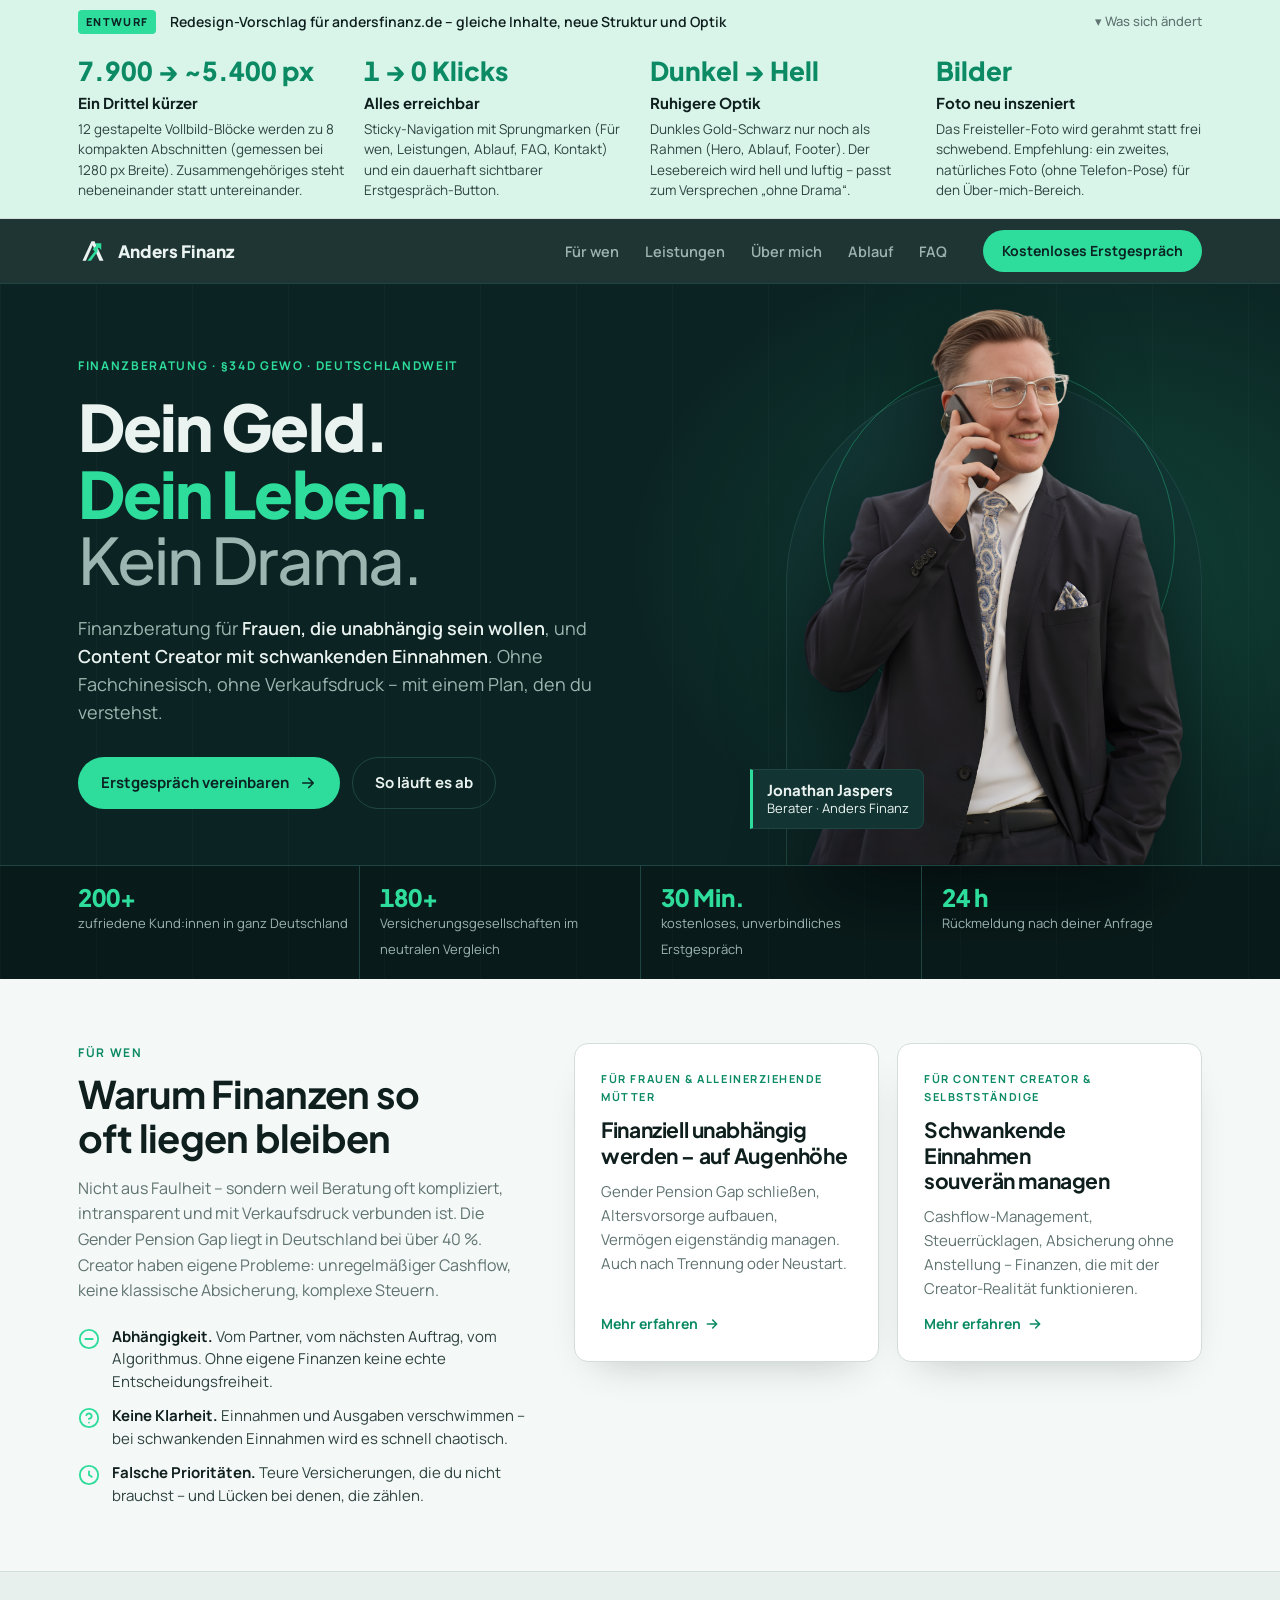
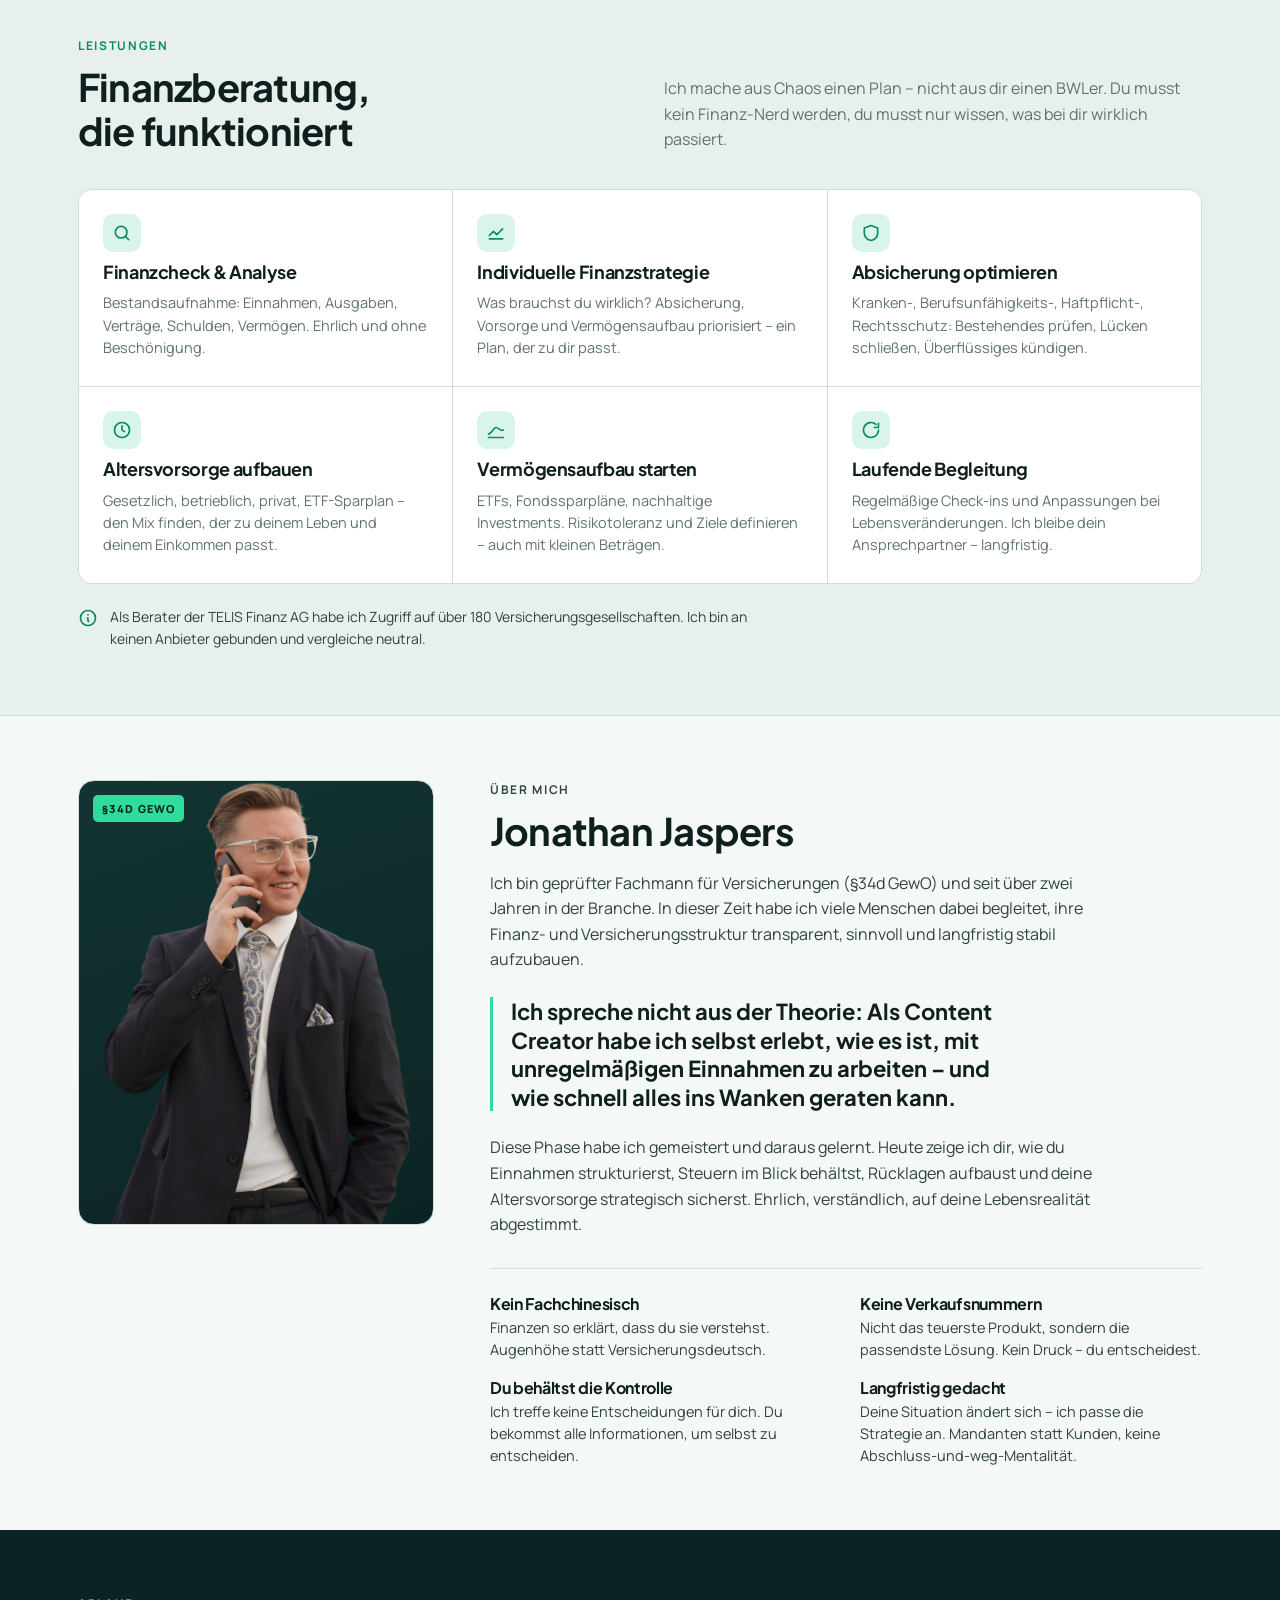
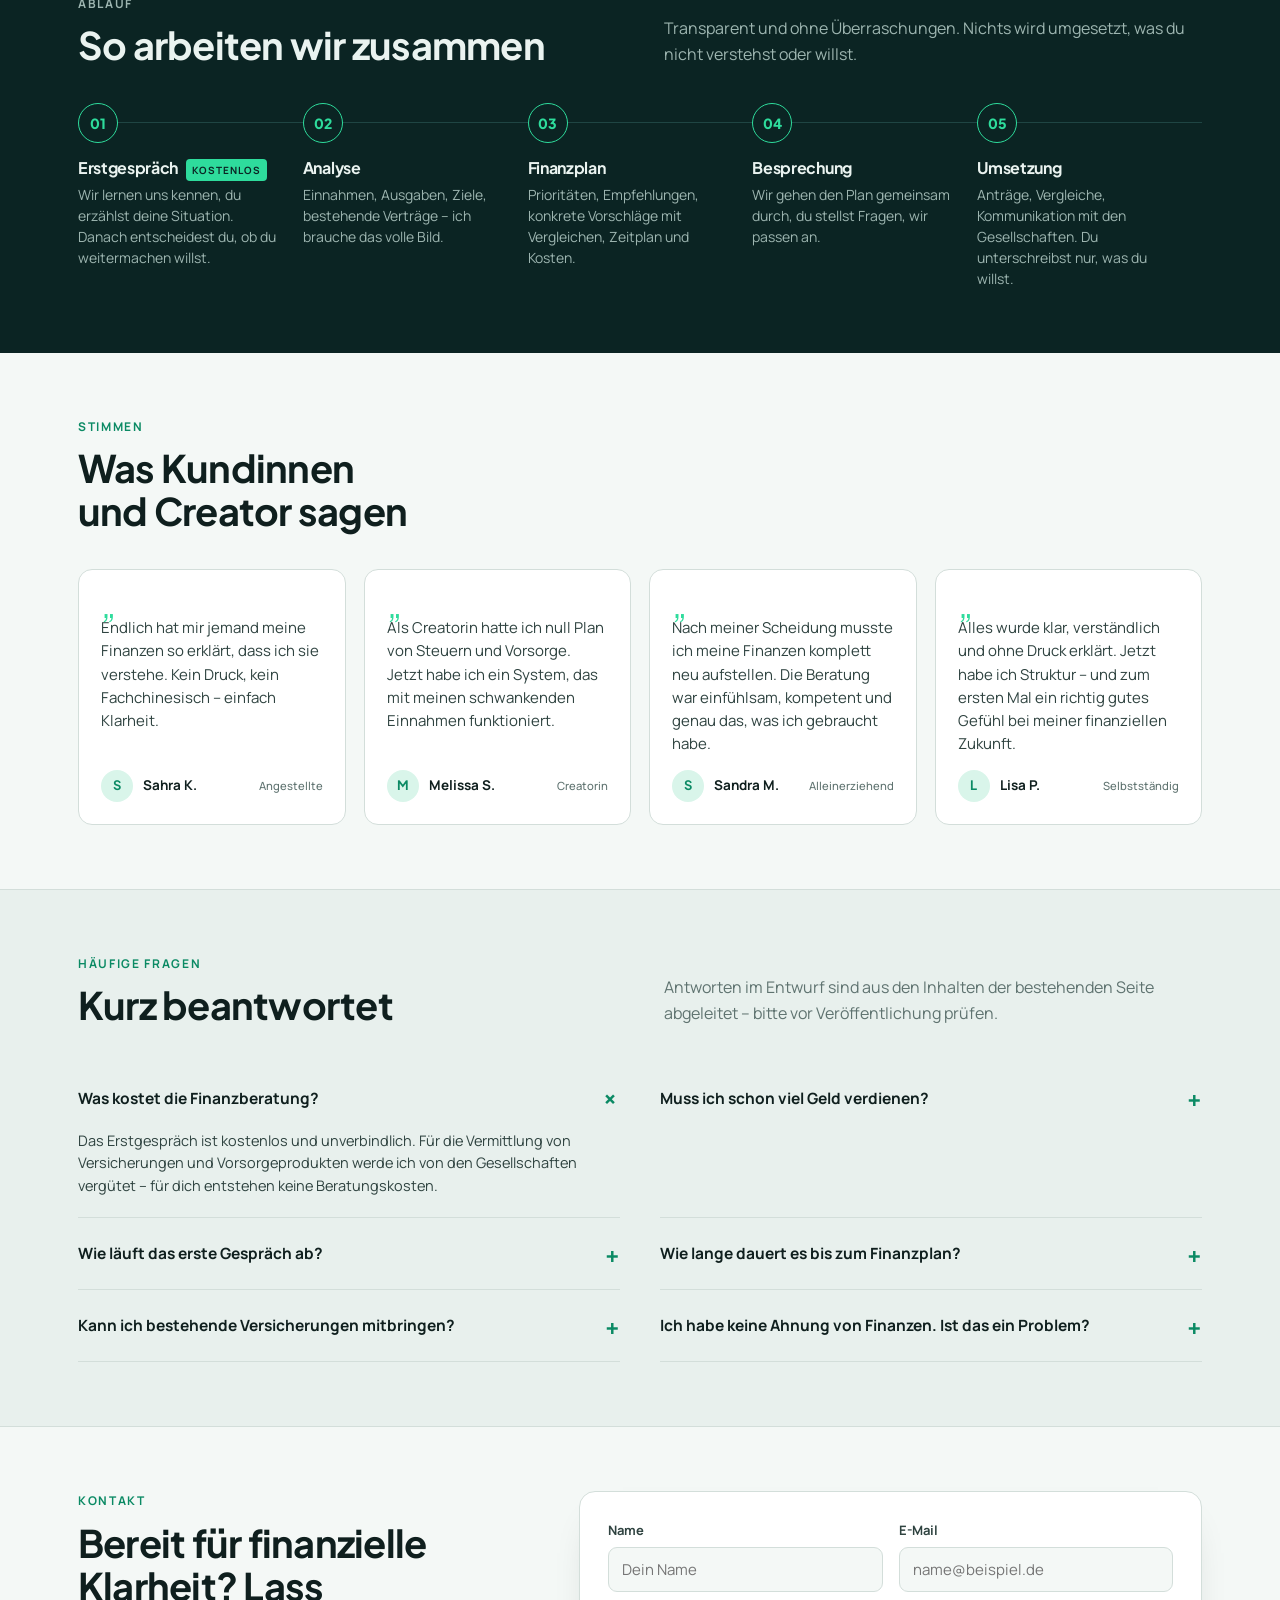
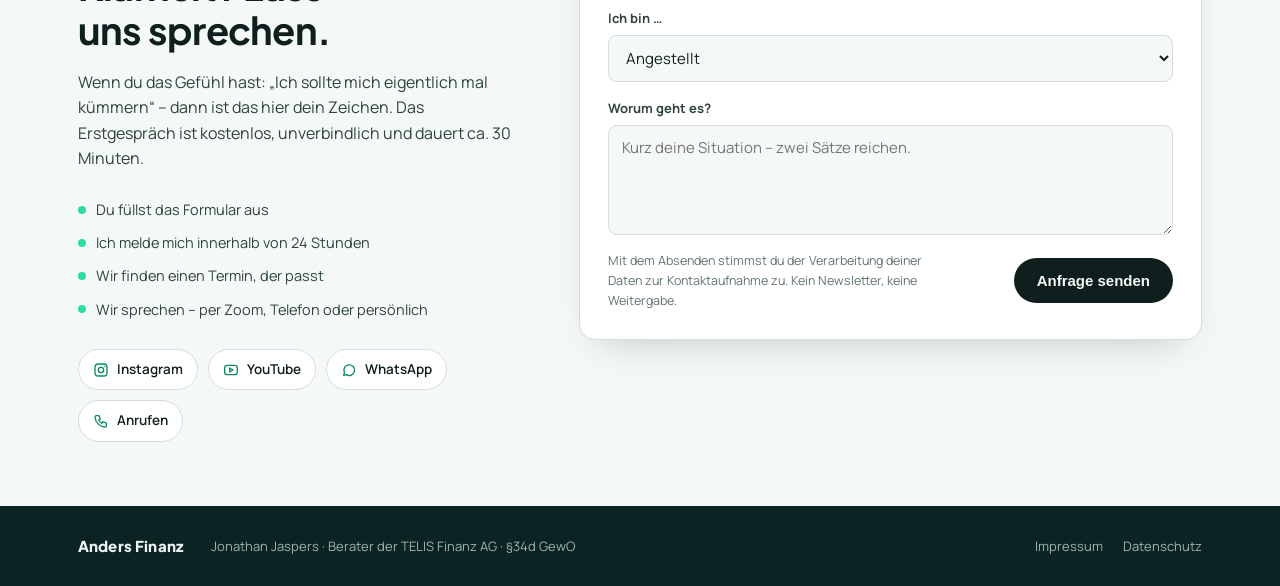
==== entwurf-2/index.html @ 7d837c3c "Entwurf 2: Redesign-Vorschlag (Petrol/Mint, kompaktes Layout) Co-Authored-By: Claude Fable 5.1 <nore" ====
<!doctype html>
<html lang="de">
<head>
<meta name="viewport" content="width=device-width,initial-scale=1">
<meta charset="utf-8">
<title>Anders Finanz Redesign</title>
<link rel="stylesheet" href="https://fonts.googleapis.com/css2?family=Plus+Jakarta+Sans:wght@600;700;800&family=Manrope:wght@400;500;600;700&display=swap">
<style>
:root{
  --paper:#F4F8F6; --panel:#E8F0ED; --line:#D3DEDA; --ink:#0F1F1E; --ink-2:#2F4340; --slate:#5F7370;
  --gold:#2EDC9C; --gold-deep:#0B8A64; --gold-soft:#D9F5EA;
  --card:#FFFFFF;
  /* fixed dark surfaces (hero, ablauf) – identical in both themes */
  --night:#0B2423; --night-2:#123433; --night-line:#1F4543; --night-text:#EAF3F0; --night-muted:#9DB5B0;
  --shadow:0 18px 40px -24px rgba(15,31,30,.3);
  --display:'Plus Jakarta Sans',"Avenir Next","Helvetica Neue",Arial,sans-serif;
  --body:'Manrope',"Segoe UI",Helvetica,Arial,sans-serif;
}
@media (prefers-color-scheme: dark){
  :root:not([data-theme="light"]){
    --paper:#0D1A19; --panel:#12211F; --line:#24403D; --ink:#EAF3F0; --ink-2:#C6D6D2; --slate:#8FA6A1;
    --gold:#2EDC9C; --gold-deep:#5CE8B4; --gold-soft:#123A30; --card:#152927;
    --shadow:0 18px 40px -24px rgba(0,0,0,.7);
  }
}
:root[data-theme="dark"]{
  --paper:#0D1A19; --panel:#12211F; --line:#24403D; --ink:#EAF3F0; --ink-2:#C6D6D2; --slate:#8FA6A1;
  --gold:#2EDC9C; --gold-deep:#5CE8B4; --gold-soft:#123A30; --card:#152927;
  --shadow:0 18px 40px -24px rgba(0,0,0,.7);
}
*{box-sizing:border-box}
html{scroll-behavior:smooth; scroll-padding-top:76px}
@media (prefers-reduced-motion: reduce){html{scroll-behavior:auto} *{animation:none!important;transition:none!important}}
body{margin:0;background:var(--paper);color:var(--ink);font:16px/1.6 var(--body);-webkit-font-smoothing:antialiased}
h1,h2,h3{font-family:var(--display);line-height:1.15;margin:0;text-wrap:balance;letter-spacing:-.02em}
h2{font-size:clamp(28px,3.2vw,38px);font-weight:700}
h3{font-size:18px;font-weight:700}
p{margin:0}
a{color:inherit}
.wrap{max-width:1180px;margin:0 auto;padding:0 28px}
.eyebrow{font-family:var(--body);font-size:12px;font-weight:700;letter-spacing:.14em;text-transform:uppercase;color:var(--gold-deep)}
.muted{color:var(--slate)}
.btn{display:inline-flex;align-items:center;gap:10px;padding:13px 22px;border-radius:999px;font-weight:700;font-size:15px;text-decoration:none;border:1.5px solid transparent;cursor:pointer;transition:transform .15s ease,background .15s ease}
.btn:hover{transform:translateY(-1px)}
.btn:focus-visible,a:focus-visible,button:focus-visible,summary:focus-visible,input:focus-visible,select:focus-visible,textarea:focus-visible{outline:2px solid var(--gold);outline-offset:3px}
.btn-gold{background:var(--gold);color:#0B2423}
.btn-gold:hover{background:#4BE8AD}
.btn-ghost{border-color:var(--night-line);color:var(--night-text)}
.btn-ghost:hover{border-color:var(--gold)}
.btn-ink{background:var(--ink);color:var(--paper)}
.btn .arrow{width:18px;height:18px}
section{padding:64px 0}
.sec-head{display:grid;grid-template-columns:minmax(0,1fr) minmax(0,1fr);gap:24px 48px;align-items:end;margin-bottom:36px}
.sec-head p{max-width:56ch}

/* ---------- Entwurfs-Hinweis ---------- */
.draft{background:var(--gold-soft);border-bottom:1px solid var(--line);font-size:14px}
.draft summary{cursor:pointer;list-style:none;font-weight:600}
.draft summary .wrap{display:flex;gap:14px;align-items:center;padding:10px 28px}
.draft summary::-webkit-details-marker{display:none}
.draft summary .tag{background:var(--gold);color:#0B2423;font-size:11px;font-weight:800;letter-spacing:.12em;text-transform:uppercase;padding:3px 8px;border-radius:4px}
.draft summary .hint{margin-left:auto;color:var(--slate);font-weight:500;font-size:13px}
.draft-body{display:grid;grid-template-columns:repeat(4,1fr);gap:20px;padding:6px 0 18px}
.draft-body b{display:block;font-family:var(--display);font-size:15px;margin-bottom:4px}
.draft-body p{color:var(--ink-2);font-size:13.5px;line-height:1.5}
.draft-body .num{font-family:var(--display);font-weight:800;font-size:26px;color:var(--gold-deep);font-variant-numeric:tabular-nums}

/* ---------- Nav ---------- */
.nav{position:sticky;top:0;z-index:20;background:rgba(11,36,35,.92);backdrop-filter:blur(10px);border-bottom:1px solid var(--night-line);color:var(--night-text)}
.nav .wrap{display:flex;align-items:center;gap:36px;height:64px}
.brand{display:flex;align-items:center;gap:10px;text-decoration:none;font-family:var(--display);font-weight:800;font-size:17px;letter-spacing:.01em}
.brand svg{width:30px;height:30px}
.nav ul{list-style:none;display:flex;gap:26px;margin:0 0 0 auto;padding:0;font-size:14.5px;font-weight:600}
.nav ul a{text-decoration:none;color:var(--night-muted);transition:color .15s}
.nav ul a:hover{color:var(--night-text)}
.nav .btn{padding:9px 18px;font-size:14px}

/* ---------- Hero ---------- */
.hero{background:var(--night);color:var(--night-text);padding:0;position:relative;overflow:hidden}
.hero::before{content:"";position:absolute;inset:0;background:
  radial-gradient(60% 80% at 85% 40%, rgba(46,220,156,.16), transparent 60%),
  repeating-linear-gradient(90deg, rgba(255,255,255,.025) 0 1px, transparent 1px 96px);pointer-events:none}
.hero > .wrap{position:relative;display:grid;grid-template-columns:minmax(0,7fr) minmax(0,5fr);gap:40px;align-items:end;min-height:560px}
.hero-copy{padding:72px 0 56px}
.hero h1{font-size:clamp(42px,5vw,64px);font-weight:800;line-height:1.04;letter-spacing:-.03em;margin:18px 0 22px}
.hero h1 em{font-style:normal;color:var(--gold)}
.hero h1 .quiet{color:var(--night-muted);font-weight:500}
.hero .lead{font-size:18px;line-height:1.55;color:var(--night-muted);max-width:50ch;margin-bottom:30px}
.hero .lead strong{color:var(--night-text);font-weight:600}
.hero .eyebrow{color:var(--gold)}
.cta-row{display:flex;gap:12px;flex-wrap:wrap}
.hero-visual{position:relative;align-self:stretch;min-height:520px}
.hero-visual .frame{position:absolute;right:0;bottom:0;width:92%;height:84%;border-radius:220px 220px 0 0;background:linear-gradient(180deg,var(--night-2),rgba(28,31,38,0));border:1px solid var(--night-line);border-bottom:0}
.hero-visual .ring{position:absolute;right:6%;top:14%;width:78%;aspect-ratio:1;border-radius:50%;border:1px solid rgba(46,220,156,.35)}
.hero-visual img{position:absolute;right:2%;bottom:0;height:98%;width:auto;max-width:none;filter:drop-shadow(0 30px 40px rgba(0,0,0,.5))}
.hero-visual .name{position:absolute;left:0;bottom:36px;background:var(--night-2);border:1px solid var(--night-line);border-left:3px solid var(--gold);padding:10px 14px;border-radius:0 8px 8px 0;font-size:13px;line-height:1.35}
.hero-visual .name b{display:block;font-family:var(--display);font-size:15px}
.trust{border-top:1px solid var(--night-line);background:rgba(0,0,0,.25);position:relative}
.trust .wrap{display:grid;grid-template-columns:repeat(4,1fr)}
.trust .wrap > div{padding:18px 0;border-left:1px solid var(--night-line);padding-left:20px}
.trust .wrap > div:first-child{border-left:0;padding-left:0}
.trust b{display:block;font-family:var(--display);font-size:24px;font-weight:800;color:var(--gold);font-variant-numeric:tabular-nums;line-height:1.1}
.trust span{font-size:13px;color:var(--night-muted)}

/* ---------- Für wen ---------- */
.who .wrap{display:grid;grid-template-columns:minmax(0,5fr) minmax(0,7fr);gap:48px;align-items:start}
.pain{list-style:none;margin:22px 0 0;padding:0;display:grid;gap:12px}
.pain li{display:grid;grid-template-columns:22px 1fr;gap:12px;font-size:15px;line-height:1.5;color:var(--ink-2)}
.pain li b{color:var(--ink);font-weight:700}
.pain svg{width:22px;height:22px;color:var(--gold);margin-top:2px}
.aud{display:grid;grid-template-columns:1fr 1fr;gap:18px}
.aud a{display:flex;flex-direction:column;gap:12px;padding:26px;border-radius:14px;background:var(--card);border:1px solid var(--line);text-decoration:none;box-shadow:var(--shadow);transition:transform .15s,border-color .15s}
.aud a:hover{transform:translateY(-2px);border-color:var(--gold)}
.aud .eyebrow{font-size:11px}
.aud h3{font-size:21px;line-height:1.2}
.aud p{color:var(--slate);font-size:15px;flex:1}
.aud .more{font-weight:700;font-size:14px;color:var(--gold-deep);display:flex;align-items:center;gap:6px}
.aud .more svg{width:16px;height:16px}

/* ---------- Leistungen ---------- */
.services{background:var(--panel);border-top:1px solid var(--line);border-bottom:1px solid var(--line)}
.grid3{display:grid;grid-template-columns:repeat(3,1fr);gap:1px;background:var(--line);border:1px solid var(--line);border-radius:14px;overflow:hidden}
.grid3 article{background:var(--card);padding:24px 24px 26px;display:flex;flex-direction:column;gap:10px}
.grid3 .ico{width:38px;height:38px;border-radius:10px;background:var(--gold-soft);color:var(--gold-deep);display:grid;place-items:center}
.grid3 .ico svg{width:20px;height:20px}
.grid3 p{color:var(--slate);font-size:14.5px;line-height:1.55}
.note{margin-top:22px;display:flex;gap:12px;align-items:flex-start;font-size:14px;color:var(--ink-2);max-width:78ch}
.note svg{width:20px;height:20px;color:var(--gold-deep);flex:none;margin-top:2px}

/* ---------- Über mich ---------- */
.about .wrap{display:grid;grid-template-columns:minmax(0,4fr) minmax(0,8fr);gap:56px;align-items:start}
.about .photo{position:relative;border-radius:16px;background:linear-gradient(160deg,var(--night-2),var(--night));overflow:hidden;aspect-ratio:4/5;border:1px solid var(--line)}
.about .photo img{position:absolute;left:50%;bottom:-2%;transform:translateX(-50%);height:104%;width:auto;max-width:none}
.about .photo .badge{position:absolute;top:14px;left:14px;background:var(--gold);color:#0B2423;font-size:11px;font-weight:800;letter-spacing:.1em;text-transform:uppercase;padding:5px 9px;border-radius:5px}
.about .bio p{color:var(--ink-2);max-width:62ch}
.about .bio p + p{margin-top:12px}
.about .bio .pull{font-family:var(--display);font-size:22px;font-weight:700;line-height:1.3;color:var(--ink);margin:24px 0;padding-left:18px;border-left:3px solid var(--gold);max-width:32ch}
.principles{display:grid;grid-template-columns:1fr 1fr;gap:18px 28px;margin-top:30px;padding-top:26px;border-top:1px solid var(--line)}
.principles h3{font-size:16px;margin-bottom:4px}
.principles p{font-size:14.5px;color:var(--slate);line-height:1.5}

/* ---------- Ablauf ---------- */
.flow{background:var(--night);color:var(--night-text)}
.flow .eyebrow{color:var(--gold)}
.flow .sec-head p{color:var(--night-muted)}
.steps{display:grid;grid-template-columns:repeat(5,1fr);gap:0;position:relative;counter-reset:step}
.steps::before{content:"";position:absolute;left:0;right:0;top:19px;height:1px;background:var(--night-line)}
.steps li{list-style:none;padding:0 22px 0 0;position:relative}
.steps li::before{counter-increment:step;content:counter(step,decimal-leading-zero);display:inline-grid;place-items:center;width:38px;height:38px;border-radius:50%;background:var(--night);border:1px solid var(--gold);color:var(--gold);font-family:var(--display);font-weight:800;font-size:14px;position:relative;margin-bottom:16px}
.steps h3{font-size:16px;margin-bottom:6px;color:var(--night-text)}
.steps p{font-size:14px;color:var(--night-muted);line-height:1.5}
.steps li.free h3::after{content:"kostenlos";margin-left:8px;font:700 10px/1 var(--body);letter-spacing:.1em;text-transform:uppercase;color:#0B2423;background:var(--gold);padding:4px 6px;border-radius:4px;vertical-align:middle}

/* ---------- Stimmen ---------- */
.voices .row{display:grid;grid-template-columns:repeat(4,1fr);gap:18px}
.voices figure{margin:0;padding:22px;border-radius:14px;background:var(--card);border:1px solid var(--line);display:flex;flex-direction:column;gap:14px}
.voices blockquote{margin:0;font-size:15px;line-height:1.55;color:var(--ink-2);flex:1}
.voices blockquote::before{content:"„";font-family:var(--display);font-size:36px;line-height:1;height:24px;color:var(--gold);display:block;margin:-6px 0 6px}
.voices figcaption{display:flex;align-items:center;gap:10px;font-size:13.5px;font-weight:700}
.voices figcaption span{width:32px;height:32px;border-radius:50%;background:var(--gold-soft);color:var(--gold-deep);display:grid;place-items:center;font-family:var(--display);font-size:13px}
.voices figcaption small{font-weight:500;color:var(--slate);margin-left:auto}

/* ---------- FAQ ---------- */
.faq{background:var(--panel);border-top:1px solid var(--line);border-bottom:1px solid var(--line)}
.faq-grid{display:grid;grid-template-columns:1fr 1fr;gap:0 40px}
.faq details{border-bottom:1px solid var(--line);padding:4px 0}
.faq summary{cursor:pointer;list-style:none;display:flex;justify-content:space-between;align-items:center;gap:16px;padding:14px 0;font-weight:700;font-size:15.5px}
.faq summary::-webkit-details-marker{display:none}
.faq summary::after{content:"+";font-family:var(--display);font-size:22px;color:var(--gold-deep);flex:none;transition:transform .2s}
.faq details[open] summary::after{transform:rotate(45deg)}
.faq details p{padding:0 0 16px;color:var(--ink-2);font-size:14.5px;line-height:1.55;max-width:60ch}

/* ---------- Kontakt ---------- */
.contact .wrap{display:grid;grid-template-columns:minmax(0,5fr) minmax(0,7fr);gap:56px;align-items:start}
.contact .lead{color:var(--ink-2);margin:18px 0 26px;max-width:48ch}
.steps-inline{list-style:none;margin:0;padding:0;display:grid;gap:10px;font-size:14.5px}
.steps-inline li{display:flex;gap:10px;align-items:center;color:var(--ink-2)}
.steps-inline li::before{content:"";width:8px;height:8px;border-radius:50%;background:var(--gold);flex:none}
.channels{display:flex;gap:10px;margin-top:28px;flex-wrap:wrap}
.channels a{display:inline-flex;align-items:center;gap:8px;padding:9px 14px;border-radius:999px;border:1px solid var(--line);background:var(--card);font-size:13.5px;font-weight:600;text-decoration:none;transition:border-color .15s}
.channels a:hover{border-color:var(--gold)}
.channels svg{width:16px;height:16px;color:var(--gold-deep)}
form{background:var(--card);border:1px solid var(--line);border-radius:16px;padding:28px;box-shadow:var(--shadow);display:grid;grid-template-columns:1fr 1fr;gap:16px}
form label{display:grid;gap:6px;font-size:13px;font-weight:700;color:var(--ink-2)}
form .full{grid-column:1/-1}
form input,form select,form textarea{font:15px var(--body);padding:11px 13px;border:1px solid var(--line);border-radius:9px;background:var(--paper);color:var(--ink);width:100%}
form textarea{min-height:110px;resize:vertical}
form .foot{grid-column:1/-1;display:flex;align-items:center;justify-content:space-between;gap:16px;flex-wrap:wrap}
form small{color:var(--slate);font-size:12.5px;max-width:40ch}

/* ---------- Footer ---------- */
footer{background:var(--night);color:var(--night-muted);font-size:13px;padding:28px 0}
footer .wrap{display:flex;gap:28px;align-items:center;flex-wrap:wrap}
footer .brand{color:var(--night-text);font-size:15px}
footer nav{margin-left:auto;display:flex;gap:20px}
footer a{text-decoration:none;color:var(--night-muted)}
footer a:hover{color:var(--night-text)}

/* ---------- Responsive ---------- */
@media (max-width:980px){
  .draft-body{grid-template-columns:1fr 1fr}
  .nav ul{display:none}
  .hero > .wrap{grid-template-columns:1fr;min-height:0}
  .hero-copy{padding:56px 0 20px}
  .hero-visual{min-height:420px}
  .hero-visual .frame{width:100%}
  .trust .wrap{grid-template-columns:1fr 1fr}
  .trust .wrap > div:nth-child(3){border-left:0;padding-left:0}
  .who .wrap,.about .wrap,.contact .wrap{grid-template-columns:1fr}
  .sec-head{grid-template-columns:1fr}
  .grid3{grid-template-columns:1fr 1fr}
  .steps{grid-template-columns:1fr;gap:22px}
  .steps::before{display:none}
  .voices .row{grid-template-columns:1fr 1fr}
  .faq-grid{grid-template-columns:1fr}
}
@media (max-width:600px){
  .wrap{padding:0 18px}
  section{padding:52px 0}
  .draft-body,.aud,.grid3,.principles,.voices .row,form{grid-template-columns:1fr}
  .trust .wrap{grid-template-columns:1fr 1fr}
  .hero h1{font-size:44px}
}
</style>
</head>
<body>

<!-- ===== Hinweis: Entwurf ===== -->
<details class="draft" open>
  <summary><div class="wrap"><span class="tag">Entwurf</span> Redesign-Vorschlag für andersfinanz.de – gleiche Inhalte, neue Struktur und Optik <span class="hint">▾ Was sich ändert</span></div></summary>
  <div class="wrap">
    <div class="draft-body">
      <div><span class="num">7.900 → ~5.400 px</span><b>Ein Drittel kürzer</b><p>12 gestapelte Vollbild-Blöcke werden zu 8 kompakten Abschnitten (gemessen bei 1280 px Breite). Zusammengehöriges steht nebeneinander statt untereinander.</p></div>
      <div><span class="num">1 → 0 Klicks</span><b>Alles erreichbar</b><p>Sticky-Navigation mit Sprungmarken (Für wen, Leistungen, Ablauf, FAQ, Kontakt) und ein dauerhaft sichtbarer Erstgespräch-Button.</p></div>
      <div><span class="num">Dunkel → Hell</span><b>Ruhigere Optik</b><p>Dunkles Gold-Schwarz nur noch als Rahmen (Hero, Ablauf, Footer). Der Lesebereich wird hell und luftig – passt zum Versprechen „ohne Drama“.</p></div>
      <div><span class="num">Bilder</span><b>Foto neu inszeniert</b><p>Das Freisteller-Foto wird gerahmt statt frei schwebend. Empfehlung: ein zweites, natürliches Foto (ohne Telefon-Pose) für den Über-mich-Bereich.</p></div>
    </div>
  </div>
</details>

<!-- ===== Navigation ===== -->
<header class="nav">
  <div class="wrap">
    <a class="brand" href="#top" aria-label="Anders Finanz – Start">
      <svg viewBox="0 0 40 40" fill="none" aria-hidden="true"><path d="M6 33 18 7h4L34 33h-5.4l-9-20.6L10.5 33z" fill="#EAF3F0"/><path d="M12.5 33 26 15.5V21l-8.7 12z" fill="#2EDC9C"/><path d="M22 9.5h9v9l-3.2-3.2-5.4 5.4-2.9-2.9 5.4-5.4z" fill="#2EDC9C"/></svg>
      Anders Finanz
    </a>
    <ul>
      <li><a href="#fuerwen">Für wen</a></li>
      <li><a href="#leistungen">Leistungen</a></li>
      <li><a href="#ueber">Über mich</a></li>
      <li><a href="#ablauf">Ablauf</a></li>
      <li><a href="#faq">FAQ</a></li>
    </ul>
    <a class="btn btn-gold" href="#kontakt">Kostenloses Erstgespräch</a>
  </div>
</header>

<!-- ===== Hero ===== -->
<section class="hero" id="top">
  <div class="wrap">
    <div class="hero-copy">
      <p class="eyebrow">Finanzberatung · §34d GewO · deutschlandweit</p>
      <h1>Dein Geld.<br><em>Dein Leben.</em><br><span class="quiet">Kein Drama.</span></h1>
      <p class="lead">Finanzberatung für <strong>Frauen, die unabhängig sein wollen</strong>, und <strong>Content Creator mit schwankenden Einnahmen</strong>. Ohne Fachchinesisch, ohne Verkaufsdruck – mit einem Plan, den du verstehst.</p>
      <div class="cta-row">
        <a class="btn btn-gold" href="#kontakt">Erstgespräch vereinbaren <svg class="arrow" viewBox="0 0 24 24" fill="none" stroke="currentColor" stroke-width="2.2" stroke-linecap="round" stroke-linejoin="round"><path d="M5 12h14M13 6l6 6-6 6"/></svg></a>
        <a class="btn btn-ghost" href="#ablauf">So läuft es ab</a>
      </div>
    </div>
    <div class="hero-visual">
      <div class="frame"></div>
      <div class="ring"></div>
      <img src="[data-uri]" alt="Jonathan Jaspers, Finanzberater">
      <div class="name"><b>Jonathan Jaspers</b>Berater · Anders Finanz</div>
    </div>
  </div>
  <div class="trust">
    <div class="wrap">
      <div><b>200+</b><span>zufriedene Kund:innen in ganz Deutschland</span></div>
      <div><b>180+</b><span>Versicherungsgesellschaften im neutralen Vergleich</span></div>
      <div><b>30 Min.</b><span>kostenloses, unverbindliches Erstgespräch</span></div>
      <div><b>24 h</b><span>Rückmeldung nach deiner Anfrage</span></div>
    </div>
  </div>
</section>

<!-- ===== Für wen ===== -->
<section class="who" id="fuerwen">
  <div class="wrap">
    <div>
      <p class="eyebrow">Für wen</p>
      <h2 style="margin-top:10px">Warum Finanzen so oft liegen bleiben</h2>
      <p class="muted" style="margin-top:16px">Nicht aus Faulheit – sondern weil Beratung oft kompliziert, intransparent und mit Verkaufsdruck verbunden ist. Die Gender Pension Gap liegt in Deutschland bei über 40 %. Creator haben eigene Probleme: unregelmäßiger Cashflow, keine klassische Absicherung, komplexe Steuern.</p>
      <ul class="pain">
        <li><svg viewBox="0 0 24 24" fill="none" stroke="currentColor" stroke-width="2" stroke-linecap="round" stroke-linejoin="round"><path d="M12 22a10 10 0 1 0 0-20 10 10 0 0 0 0 20z"/><path d="M8 12h8"/></svg><span><b>Abhängigkeit.</b> Vom Partner, vom nächsten Auftrag, vom Algorithmus. Ohne eigene Finanzen keine echte Entscheidungsfreiheit.</span></li>
        <li><svg viewBox="0 0 24 24" fill="none" stroke="currentColor" stroke-width="2" stroke-linecap="round" stroke-linejoin="round"><path d="M12 22a10 10 0 1 0 0-20 10 10 0 0 0 0 20z"/><path d="M9.1 9a3 3 0 0 1 5.8 1c0 2-3 3-3 3M12 17h.01"/></svg><span><b>Keine Klarheit.</b> Einnahmen und Ausgaben verschwimmen – bei schwankenden Einnahmen wird es schnell chaotisch.</span></li>
        <li><svg viewBox="0 0 24 24" fill="none" stroke="currentColor" stroke-width="2" stroke-linecap="round" stroke-linejoin="round"><path d="M12 22a10 10 0 1 0 0-20 10 10 0 0 0 0 20z"/><path d="M12 8v4l3 2"/></svg><span><b>Falsche Prioritäten.</b> Teure Versicherungen, die du nicht brauchst – und Lücken bei denen, die zählen.</span></li>
      </ul>
    </div>
    <div class="aud">
      <a href="#kontakt">
        <span class="eyebrow">Für Frauen &amp; alleinerziehende Mütter</span>
        <h3>Finanziell unabhängig werden – auf Augenhöhe</h3>
        <p>Gender Pension Gap schließen, Altersvorsorge aufbauen, Vermögen eigenständig managen. Auch nach Trennung oder Neustart.</p>
        <span class="more">Mehr erfahren <svg viewBox="0 0 24 24" fill="none" stroke="currentColor" stroke-width="2.4" stroke-linecap="round" stroke-linejoin="round"><path d="M5 12h14M13 6l6 6-6 6"/></svg></span>
      </a>
      <a href="#kontakt">
        <span class="eyebrow">Für Content Creator &amp; Selbstständige</span>
        <h3>Schwankende Einnahmen souverän managen</h3>
        <p>Cashflow-Management, Steuerrücklagen, Absicherung ohne Anstellung – Finanzen, die mit der Creator-Realität funktionieren.</p>
        <span class="more">Mehr erfahren <svg viewBox="0 0 24 24" fill="none" stroke="currentColor" stroke-width="2.4" stroke-linecap="round" stroke-linejoin="round"><path d="M5 12h14M13 6l6 6-6 6"/></svg></span>
      </a>
    </div>
  </div>
</section>

<!-- ===== Leistungen ===== -->
<section class="services" id="leistungen">
  <div class="wrap">
    <div class="sec-head">
      <div><p class="eyebrow">Leistungen</p><h2 style="margin-top:10px">Finanzberatung, die funktioniert</h2></div>
      <p class="muted">Ich mache aus Chaos einen Plan – nicht aus dir einen BWLer. Du musst kein Finanz-Nerd werden, du musst nur wissen, was bei dir wirklich passiert.</p>
    </div>
    <div class="grid3">
      <article><div class="ico"><svg viewBox="0 0 24 24" fill="none" stroke="currentColor" stroke-width="2" stroke-linecap="round" stroke-linejoin="round"><circle cx="11" cy="11" r="7"/><path d="m20 20-3.5-3.5"/></svg></div><h3>Finanzcheck &amp; Analyse</h3><p>Bestandsaufnahme: Einnahmen, Ausgaben, Verträge, Schulden, Vermögen. Ehrlich und ohne Beschönigung.</p></article>
      <article><div class="ico"><svg viewBox="0 0 24 24" fill="none" stroke="currentColor" stroke-width="2" stroke-linecap="round" stroke-linejoin="round"><path d="M4 19h16M4 15l5-5 4 4 7-7"/></svg></div><h3>Individuelle Finanzstrategie</h3><p>Was brauchst du wirklich? Absicherung, Vorsorge und Vermögensaufbau priorisiert – ein Plan, der zu dir passt.</p></article>
      <article><div class="ico"><svg viewBox="0 0 24 24" fill="none" stroke="currentColor" stroke-width="2" stroke-linecap="round" stroke-linejoin="round"><path d="M12 3 4 6v6c0 5 3.5 8 8 9 4.5-1 8-4 8-9V6z"/></svg></div><h3>Absicherung optimieren</h3><p>Kranken-, Berufsunfähigkeits-, Haftpflicht-, Rechtsschutz: Bestehendes prüfen, Lücken schließen, Überflüssiges kündigen.</p></article>
      <article><div class="ico"><svg viewBox="0 0 24 24" fill="none" stroke="currentColor" stroke-width="2" stroke-linecap="round" stroke-linejoin="round"><circle cx="12" cy="12" r="9"/><path d="M12 7v5l3 2"/></svg></div><h3>Altersvorsorge aufbauen</h3><p>Gesetzlich, betrieblich, privat, ETF-Sparplan – den Mix finden, der zu deinem Leben und deinem Einkommen passt.</p></article>
      <article><div class="ico"><svg viewBox="0 0 24 24" fill="none" stroke="currentColor" stroke-width="2" stroke-linecap="round" stroke-linejoin="round"><path d="M3 17c4-1 6-8 9-8s5 5 9 3"/><path d="M3 21h18"/></svg></div><h3>Vermögensaufbau starten</h3><p>ETFs, Fondssparpläne, nachhaltige Investments. Risikotoleranz und Ziele definieren – auch mit kleinen Beträgen.</p></article>
      <article><div class="ico"><svg viewBox="0 0 24 24" fill="none" stroke="currentColor" stroke-width="2" stroke-linecap="round" stroke-linejoin="round"><path d="M21 12a9 9 0 1 1-3-6.7"/><path d="M21 4v5h-5"/></svg></div><h3>Laufende Begleitung</h3><p>Regelmäßige Check-ins und Anpassungen bei Lebensveränderungen. Ich bleibe dein Ansprechpartner – langfristig.</p></article>
    </div>
    <p class="note"><svg viewBox="0 0 24 24" fill="none" stroke="currentColor" stroke-width="2" stroke-linecap="round" stroke-linejoin="round"><circle cx="12" cy="12" r="9"/><path d="M12 8h.01M11 12h1v4h1"/></svg>Als Berater der TELIS Finanz AG habe ich Zugriff auf über 180 Versicherungsgesellschaften. Ich bin an keinen Anbieter gebunden und vergleiche neutral.</p>
  </div>
</section>

<!-- ===== Über mich ===== -->
<section class="about" id="ueber">
  <div class="wrap">
    <div class="photo">
      <span class="badge">§34d GewO</span>
      <img src="[data-uri]" alt="Jonathan Jaspers">
    </div>
    <div class="bio">
      <p class="eyebrow">Über mich</p>
      <h2 style="margin:10px 0 18px">Jonathan Jaspers</h2>
      <p>Ich bin geprüfter Fachmann für Versicherungen (§34d GewO) und seit über zwei Jahren in der Branche. In dieser Zeit habe ich viele Menschen dabei begleitet, ihre Finanz- und Versicherungsstruktur transparent, sinnvoll und langfristig stabil aufzubauen.</p>
      <p class="pull">Ich spreche nicht aus der Theorie: Als Content Creator habe ich selbst erlebt, wie es ist, mit unregelmäßigen Einnahmen zu arbeiten – und wie schnell alles ins Wanken geraten kann.</p>
      <p>Diese Phase habe ich gemeistert und daraus gelernt. Heute zeige ich dir, wie du Einnahmen strukturierst, Steuern im Blick behältst, Rücklagen aufbaust und deine Altersvorsorge strategisch sicherst. Ehrlich, verständlich, auf deine Lebensrealität abgestimmt.</p>
      <div class="principles">
        <div><h3>Kein Fachchinesisch</h3><p>Finanzen so erklärt, dass du sie verstehst. Augenhöhe statt Versicherungsdeutsch.</p></div>
        <div><h3>Keine Verkaufsnummern</h3><p>Nicht das teuerste Produkt, sondern die passendste Lösung. Kein Druck – du entscheidest.</p></div>
        <div><h3>Du behältst die Kontrolle</h3><p>Ich treffe keine Entscheidungen für dich. Du bekommst alle Informationen, um selbst zu entscheiden.</p></div>
        <div><h3>Langfristig gedacht</h3><p>Deine Situation ändert sich – ich passe die Strategie an. Mandanten statt Kunden, keine Abschluss-und-weg-Mentalität.</p></div>
      </div>
    </div>
  </div>
</section>

<!-- ===== Ablauf ===== -->
<section class="flow" id="ablauf">
  <div class="wrap">
    <div class="sec-head">
      <div><p class="eyebrow">Ablauf</p><h2 style="margin-top:10px">So arbeiten wir zusammen</h2></div>
      <p>Transparent und ohne Überraschungen. Nichts wird umgesetzt, was du nicht verstehst oder willst.</p>
    </div>
    <ol class="steps" style="margin:0;padding:0">
      <li class="free"><h3>Erstgespräch</h3><p>Wir lernen uns kennen, du erzählst deine Situation. Danach entscheidest du, ob du weitermachen willst.</p></li>
      <li><h3>Analyse</h3><p>Einnahmen, Ausgaben, Ziele, bestehende Verträge – ich brauche das volle Bild.</p></li>
      <li><h3>Finanzplan</h3><p>Prioritäten, Empfehlungen, konkrete Vorschläge mit Vergleichen, Zeitplan und Kosten.</p></li>
      <li><h3>Besprechung</h3><p>Wir gehen den Plan gemeinsam durch, du stellst Fragen, wir passen an.</p></li>
      <li><h3>Umsetzung</h3><p>Anträge, Vergleiche, Kommunikation mit den Gesellschaften. Du unterschreibst nur, was du willst.</p></li>
    </ol>
  </div>
</section>

<!-- ===== Stimmen ===== -->
<section class="voices" id="stimmen">
  <div class="wrap">
    <div class="sec-head">
      <div><p class="eyebrow">Stimmen</p><h2 style="margin-top:10px">Was Kundinnen und Creator sagen</h2></div>
    </div>
    <div class="row">
      <figure><blockquote>Endlich hat mir jemand meine Finanzen so erklärt, dass ich sie verstehe. Kein Druck, kein Fachchinesisch – einfach Klarheit.</blockquote><figcaption><span>S</span>Sahra K.<small>Angestellte</small></figcaption></figure>
      <figure><blockquote>Als Creatorin hatte ich null Plan von Steuern und Vorsorge. Jetzt habe ich ein System, das mit meinen schwankenden Einnahmen funktioniert.</blockquote><figcaption><span>M</span>Melissa S.<small>Creatorin</small></figcaption></figure>
      <figure><blockquote>Nach meiner Scheidung musste ich meine Finanzen komplett neu aufstellen. Die Beratung war einfühlsam, kompetent und genau das, was ich gebraucht habe.</blockquote><figcaption><span>S</span>Sandra M.<small>Alleinerziehend</small></figcaption></figure>
      <figure><blockquote>Alles wurde klar, verständlich und ohne Druck erklärt. Jetzt habe ich Struktur – und zum ersten Mal ein richtig gutes Gefühl bei meiner finanziellen Zukunft.</blockquote><figcaption><span>L</span>Lisa P.<small>Selbstständig</small></figcaption></figure>
    </div>
  </div>
</section>

<!-- ===== FAQ ===== -->
<section class="faq" id="faq">
  <div class="wrap">
    <div class="sec-head">
      <div><p class="eyebrow">Häufige Fragen</p><h2 style="margin-top:10px">Kurz beantwortet</h2></div>
      <p class="muted">Antworten im Entwurf sind aus den Inhalten der bestehenden Seite abgeleitet – bitte vor Veröffentlichung prüfen.</p>
    </div>
    <div class="faq-grid">
      <details open><summary>Was kostet die Finanzberatung?</summary><p>Das Erstgespräch ist kostenlos und unverbindlich. Für die Vermittlung von Versicherungen und Vorsorgeprodukten werde ich von den Gesellschaften vergütet – für dich entstehen keine Beratungskosten.</p></details>
      <details><summary>Muss ich schon viel Geld verdienen?</summary><p>Nein. Struktur, Rücklagen und Absicherung sind gerade bei kleineren oder schwankenden Einkommen entscheidend. Vermögensaufbau funktioniert auch mit kleinen Beträgen.</p></details>
      <details><summary>Wie läuft das erste Gespräch ab?</summary><p>Ca. 30 Minuten per Zoom, Telefon oder persönlich. Du erzählst deine Situation, ich stelle ein paar Fragen – und sage dir ehrlich, ob und wie ich helfen kann.</p></details>
      <details><summary>Wie lange dauert es bis zum Finanzplan?</summary><p>Nach der Analyse bekommst du in der Regel innerhalb weniger Tage einen individuellen Plan mit Prioritäten, Vergleichen und Zeitplan.</p></details>
      <details><summary>Kann ich bestehende Versicherungen mitbringen?</summary><p>Unbedingt. Bestehende Verträge sind Teil der Analyse: Was ist sinnvoll, was fehlt, was ist zu teuer? Nichts wird gekündigt, was du behalten möchtest.</p></details>
      <details><summary>Ich habe keine Ahnung von Finanzen. Ist das ein Problem?</summary><p>Im Gegenteil – genau dafür bin ich da. Ich erkläre alles ohne Fachbegriffe, und du triffst am Ende selbst die Entscheidungen.</p></details>
    </div>
  </div>
</section>

<!-- ===== Kontakt ===== -->
<section class="contact" id="kontakt">
  <div class="wrap">
    <div>
      <p class="eyebrow">Kontakt</p>
      <h2 style="margin-top:10px">Bereit für finanzielle Klarheit? Lass uns sprechen.</h2>
      <p class="lead">Wenn du das Gefühl hast: „Ich sollte mich eigentlich mal kümmern“ – dann ist das hier dein Zeichen. Das Erstgespräch ist kostenlos, unverbindlich und dauert ca. 30 Minuten.</p>
      <ul class="steps-inline">
        <li>Du füllst das Formular aus</li>
        <li>Ich melde mich innerhalb von 24 Stunden</li>
        <li>Wir finden einen Termin, der passt</li>
        <li>Wir sprechen – per Zoom, Telefon oder persönlich</li>
      </ul>
      <div class="channels">
        <a href="#"><svg viewBox="0 0 24 24" fill="none" stroke="currentColor" stroke-width="2" stroke-linecap="round" stroke-linejoin="round"><rect x="3" y="3" width="18" height="18" rx="5"/><circle cx="12" cy="12" r="4"/><path d="M17.5 6.5h.01"/></svg>Instagram</a>
        <a href="#"><svg viewBox="0 0 24 24" fill="none" stroke="currentColor" stroke-width="2" stroke-linecap="round" stroke-linejoin="round"><rect x="2.5" y="5" width="19" height="14" rx="4"/><path d="m10 9 5 3-5 3z"/></svg>YouTube</a>
        <a href="#"><svg viewBox="0 0 24 24" fill="none" stroke="currentColor" stroke-width="2" stroke-linecap="round" stroke-linejoin="round"><path d="M4 20l1.3-3.9A8 8 0 1 1 8 19z"/></svg>WhatsApp</a>
        <a href="#"><svg viewBox="0 0 24 24" fill="none" stroke="currentColor" stroke-width="2" stroke-linecap="round" stroke-linejoin="round"><path d="M5 4h4l2 5-2.5 1.5a11 11 0 0 0 5 5L15 13l5 2v4a2 2 0 0 1-2 2A16 16 0 0 1 3 6a2 2 0 0 1 2-2"/></svg>Anrufen</a>
      </div>
    </div>
    <form onsubmit="event.preventDefault()">
      <label>Name<input type="text" placeholder="Dein Name"></label>
      <label>E-Mail<input type="email" placeholder="name@beispiel.de"></label>
      <label class="full">Ich bin …<select><option>Angestellt</option><option>Content Creator / Selbstständig</option><option>Alleinerziehend</option><option>Verbeamtet</option><option>In Ausbildung / Studium</option><option>Etwas anderes</option></select></label>
      <label class="full">Worum geht es?<textarea placeholder="Kurz deine Situation – zwei Sätze reichen."></textarea></label>
      <div class="foot">
        <small>Mit dem Absenden stimmst du der Verarbeitung deiner Daten zur Kontaktaufnahme zu. Kein Newsletter, keine Weitergabe.</small>
        <button class="btn btn-ink" type="submit">Anfrage senden</button>
      </div>
    </form>
  </div>
</section>

<footer>
  <div class="wrap">
    <span class="brand">Anders Finanz</span>
    <span>Jonathan Jaspers · Berater der TELIS Finanz AG · §34d GewO</span>
    <nav><a href="#">Impressum</a><a href="#">Datenschutz</a></nav>
  </div>
</footer>

</body>
</html>
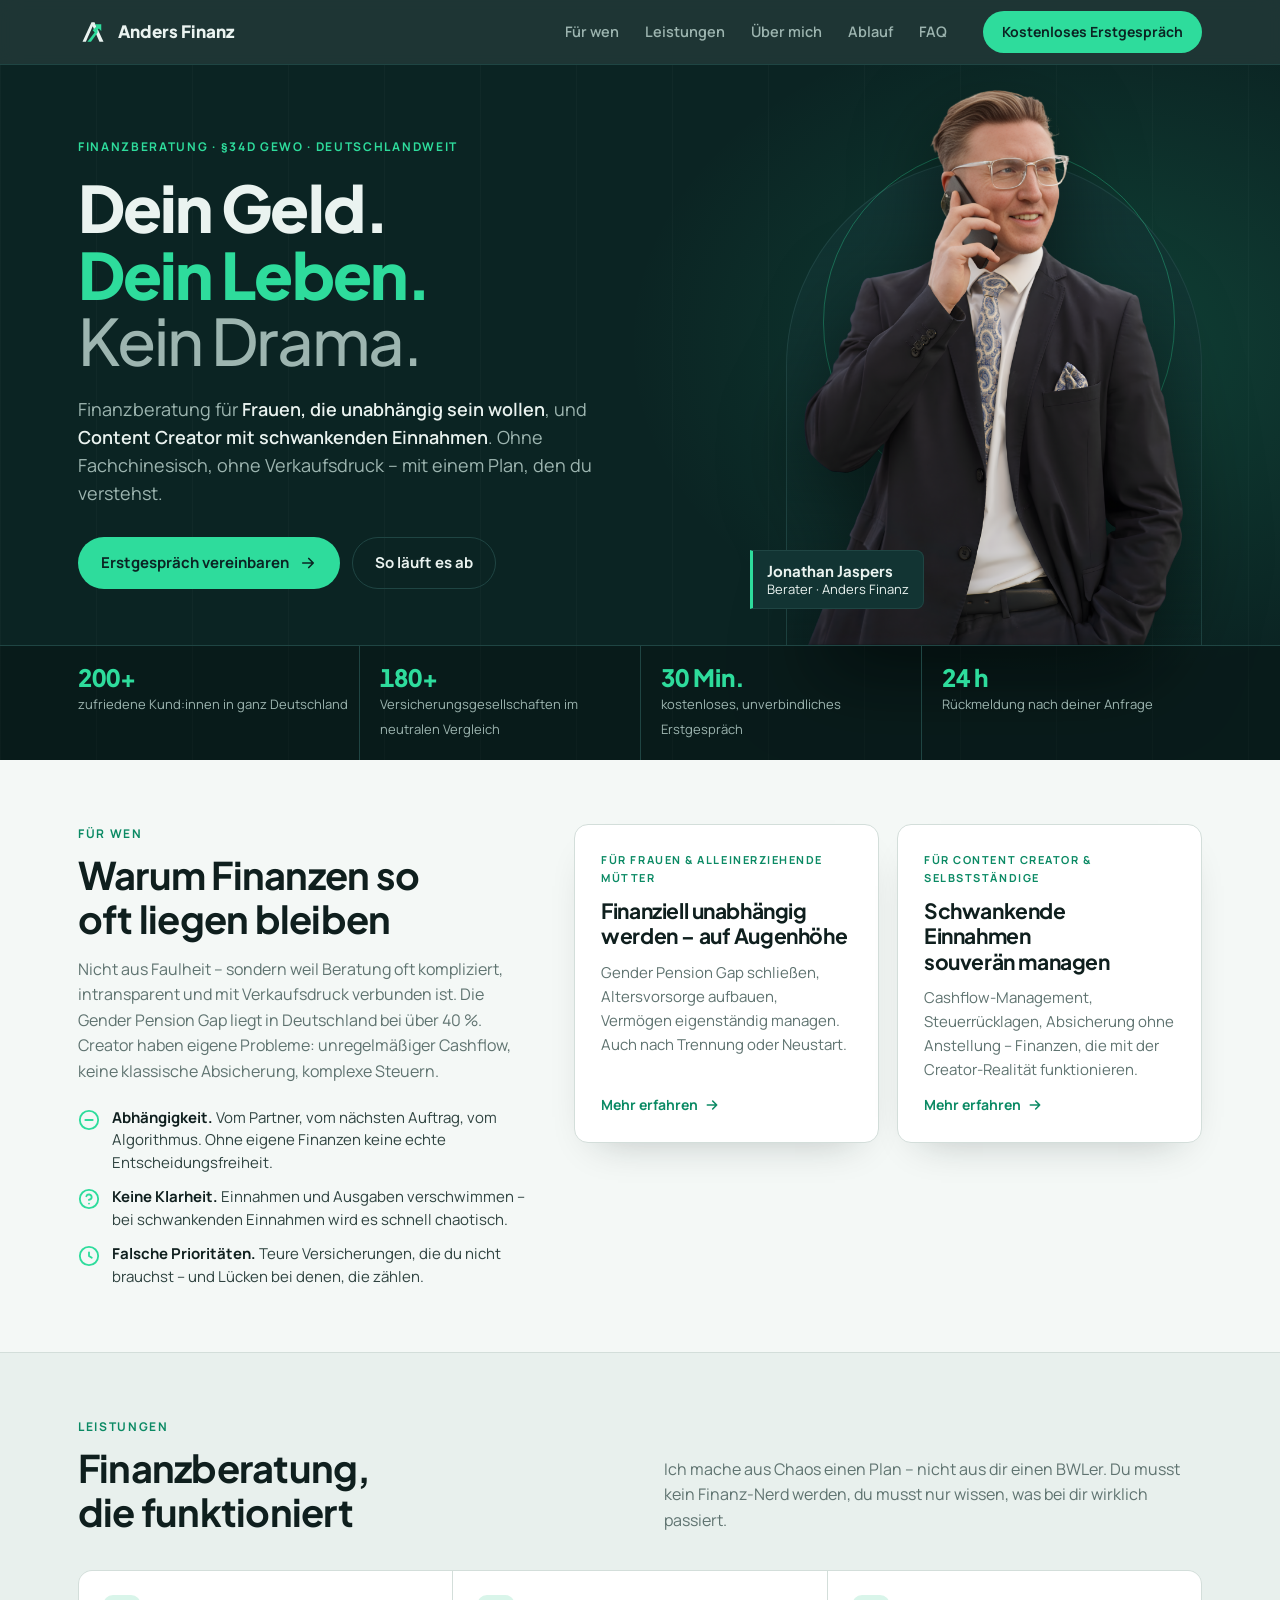
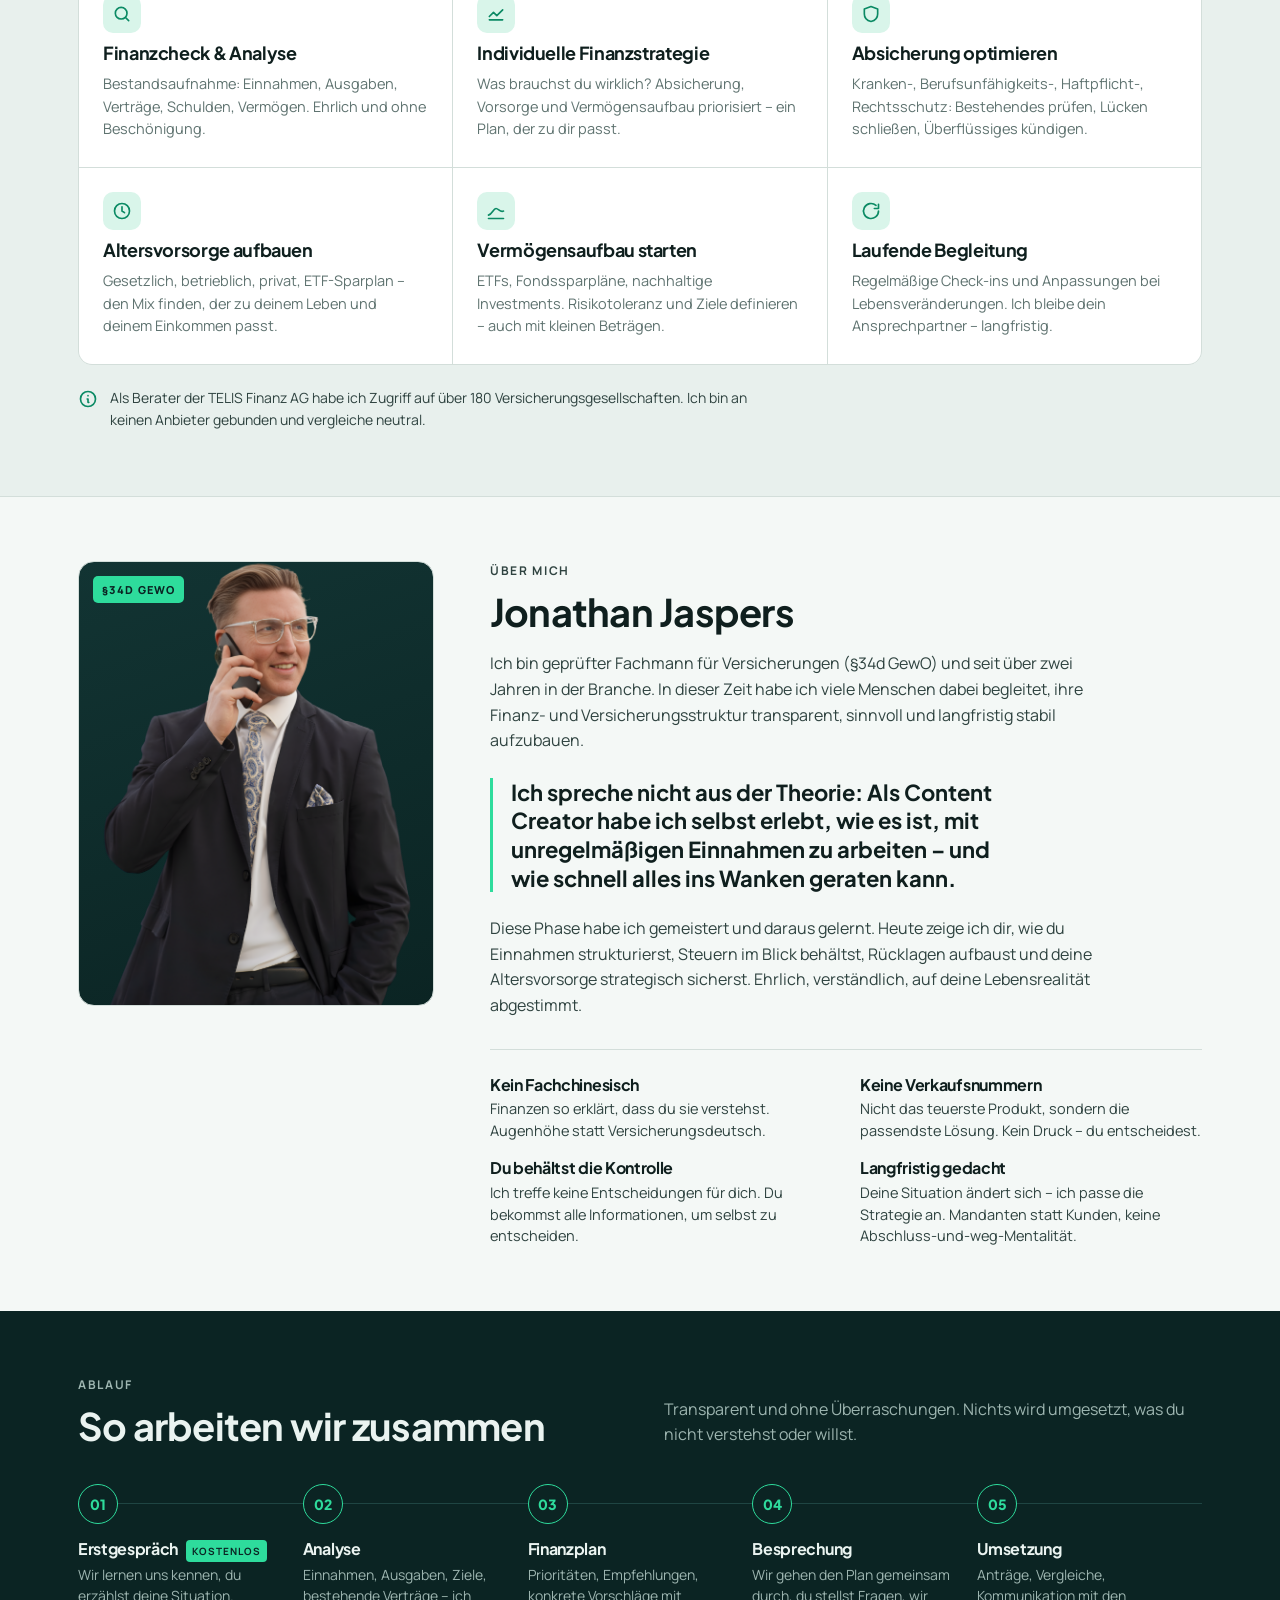
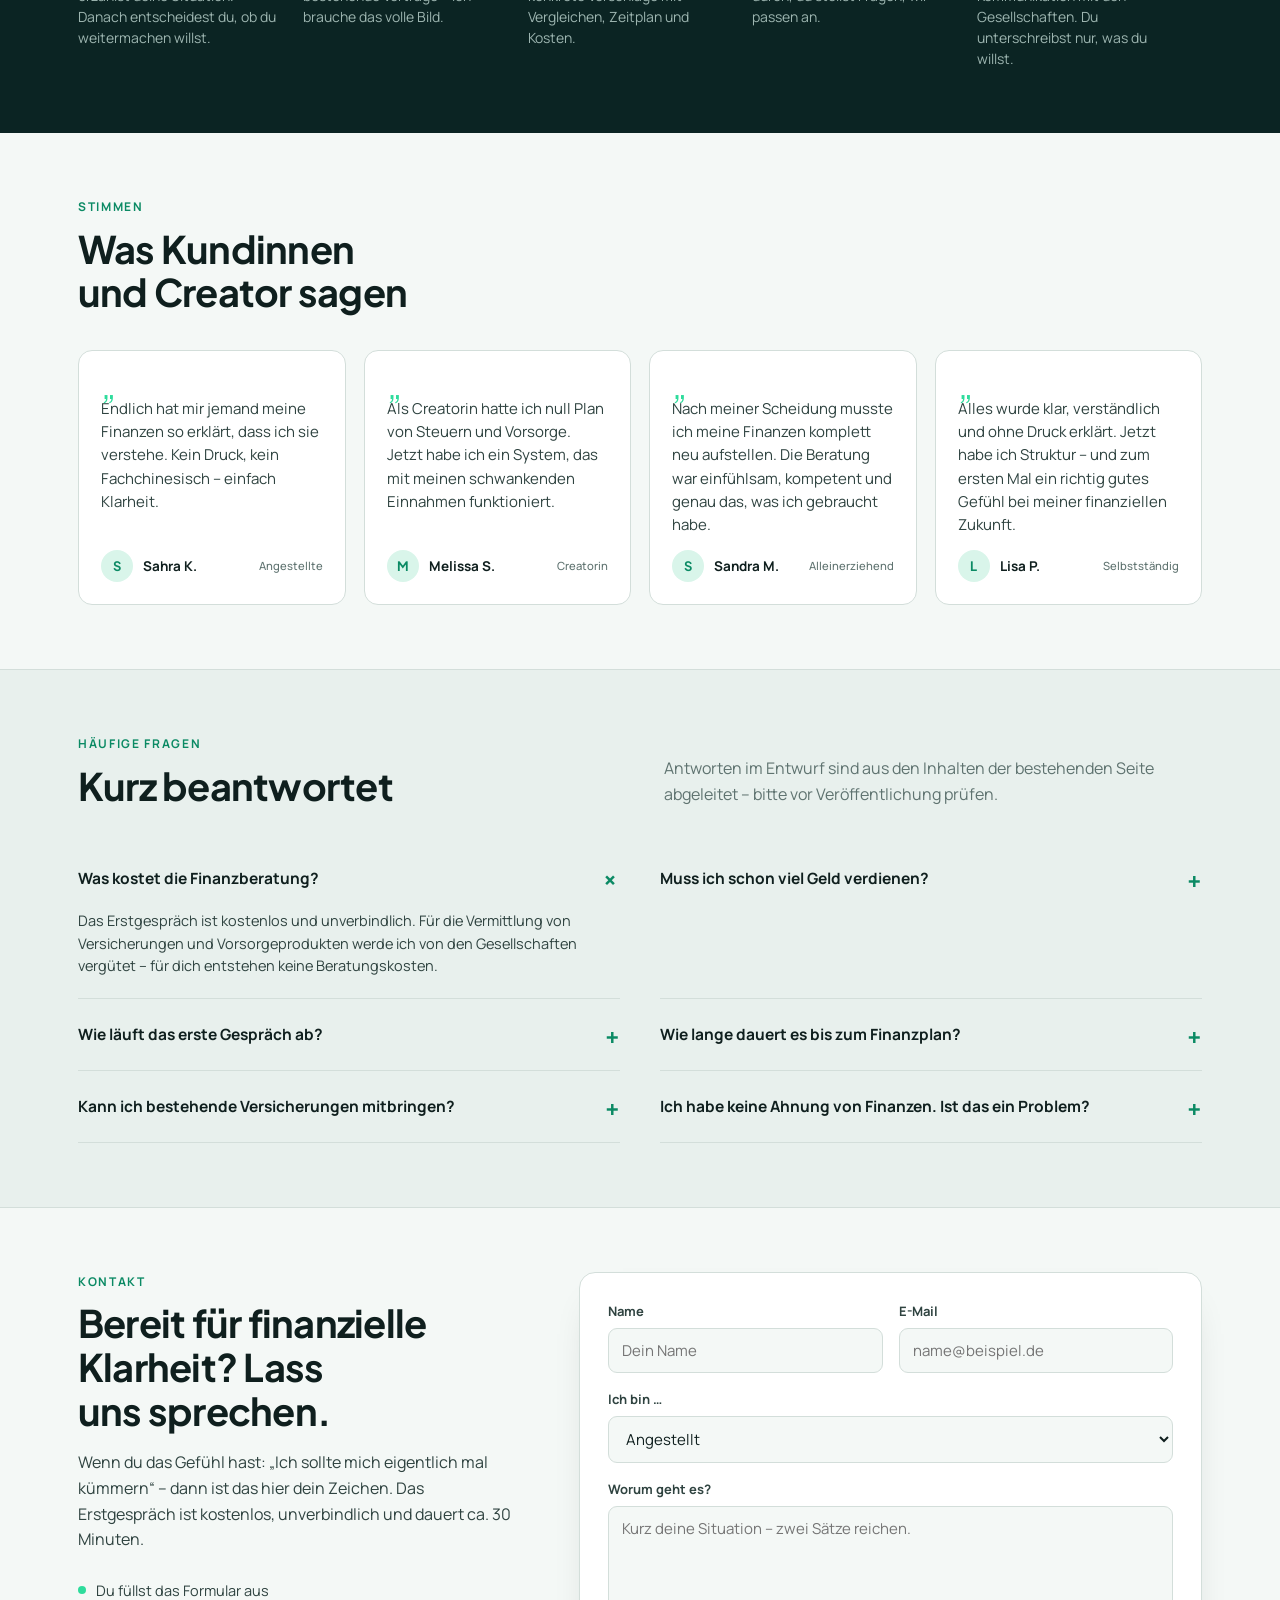
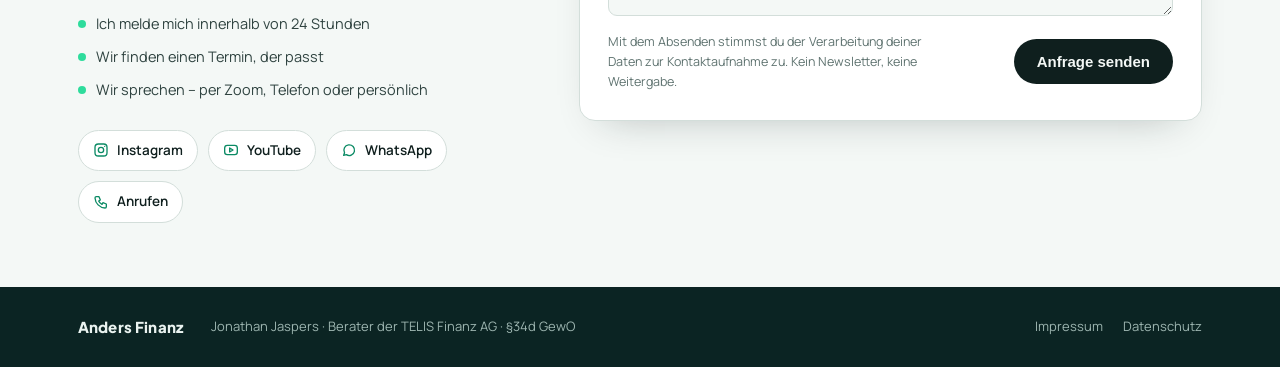
==== commit 747d798d: "Entwurf 2: Hinweis-Kasten entfernt Co-Authored-By: Claude Fable 5.1 <noreply@anthropic.com>" ====
--- a/entwurf-2/index.html
+++ b/entwurf-2/index.html
@@ -53,18 +53,6 @@
 .sec-head{display:grid;grid-template-columns:minmax(0,1fr) minmax(0,1fr);gap:24px 48px;align-items:end;margin-bottom:36px}
 .sec-head p{max-width:56ch}
 
-/* ---------- Entwurfs-Hinweis ---------- */
-.draft{background:var(--gold-soft);border-bottom:1px solid var(--line);font-size:14px}
-.draft summary{cursor:pointer;list-style:none;font-weight:600}
-.draft summary .wrap{display:flex;gap:14px;align-items:center;padding:10px 28px}
-.draft summary::-webkit-details-marker{display:none}
-.draft summary .tag{background:var(--gold);color:#0B2423;font-size:11px;font-weight:800;letter-spacing:.12em;text-transform:uppercase;padding:3px 8px;border-radius:4px}
-.draft summary .hint{margin-left:auto;color:var(--slate);font-weight:500;font-size:13px}
-.draft-body{display:grid;grid-template-columns:repeat(4,1fr);gap:20px;padding:6px 0 18px}
-.draft-body b{display:block;font-family:var(--display);font-size:15px;margin-bottom:4px}
-.draft-body p{color:var(--ink-2);font-size:13.5px;line-height:1.5}
-.draft-body .num{font-family:var(--display);font-weight:800;font-size:26px;color:var(--gold-deep);font-variant-numeric:tabular-nums}
-
 /* ---------- Nav ---------- */
 .nav{position:sticky;top:0;z-index:20;background:rgba(11,36,35,.92);backdrop-filter:blur(10px);border-bottom:1px solid var(--night-line);color:var(--night-text)}
 .nav .wrap{display:flex;align-items:center;gap:36px;height:64px}
@@ -198,7 +186,6 @@
 
 /* ---------- Responsive ---------- */
 @media (max-width:980px){
-  .draft-body{grid-template-columns:1fr 1fr}
   .nav ul{display:none}
   .hero > .wrap{grid-template-columns:1fr;min-height:0}
   .hero-copy{padding:56px 0 20px}
@@ -217,26 +204,13 @@
 @media (max-width:600px){
   .wrap{padding:0 18px}
   section{padding:52px 0}
-  .draft-body,.aud,.grid3,.principles,.voices .row,form{grid-template-columns:1fr}
+  .aud,.grid3,.principles,.voices .row,form{grid-template-columns:1fr}
   .trust .wrap{grid-template-columns:1fr 1fr}
   .hero h1{font-size:44px}
 }
 </style>
 </head>
 <body>
-
-<!-- ===== Hinweis: Entwurf ===== -->
-<details class="draft" open>
-  <summary><div class="wrap"><span class="tag">Entwurf</span> Redesign-Vorschlag für andersfinanz.de – gleiche Inhalte, neue Struktur und Optik <span class="hint">▾ Was sich ändert</span></div></summary>
-  <div class="wrap">
-    <div class="draft-body">
-      <div><span class="num">7.900 → ~5.400 px</span><b>Ein Drittel kürzer</b><p>12 gestapelte Vollbild-Blöcke werden zu 8 kompakten Abschnitten (gemessen bei 1280 px Breite). Zusammengehöriges steht nebeneinander statt untereinander.</p></div>
-      <div><span class="num">1 → 0 Klicks</span><b>Alles erreichbar</b><p>Sticky-Navigation mit Sprungmarken (Für wen, Leistungen, Ablauf, FAQ, Kontakt) und ein dauerhaft sichtbarer Erstgespräch-Button.</p></div>
-      <div><span class="num">Dunkel → Hell</span><b>Ruhigere Optik</b><p>Dunkles Gold-Schwarz nur noch als Rahmen (Hero, Ablauf, Footer). Der Lesebereich wird hell und luftig – passt zum Versprechen „ohne Drama“.</p></div>
-      <div><span class="num">Bilder</span><b>Foto neu inszeniert</b><p>Das Freisteller-Foto wird gerahmt statt frei schwebend. Empfehlung: ein zweites, natürliches Foto (ohne Telefon-Pose) für den Über-mich-Bereich.</p></div>
-    </div>
-  </div>
-</details>
 
 <!-- ===== Navigation ===== -->
 <header class="nav">
